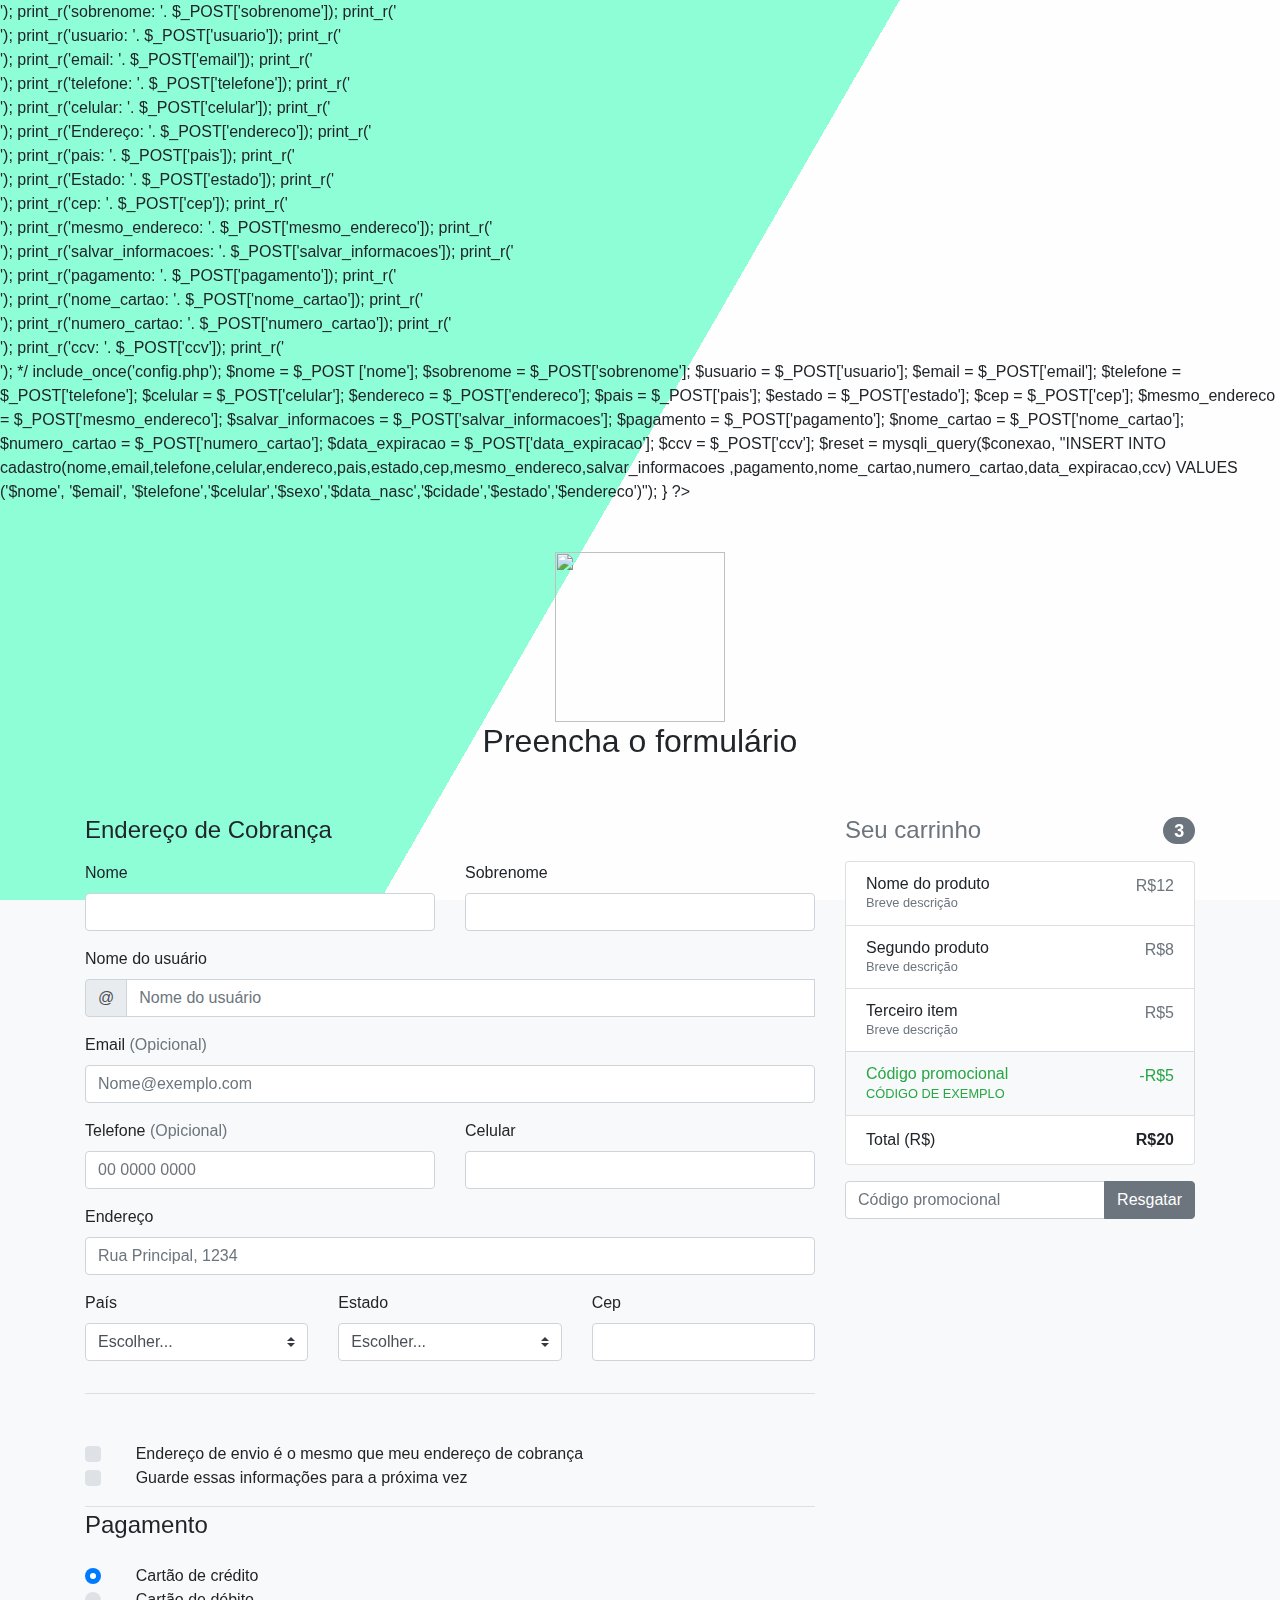
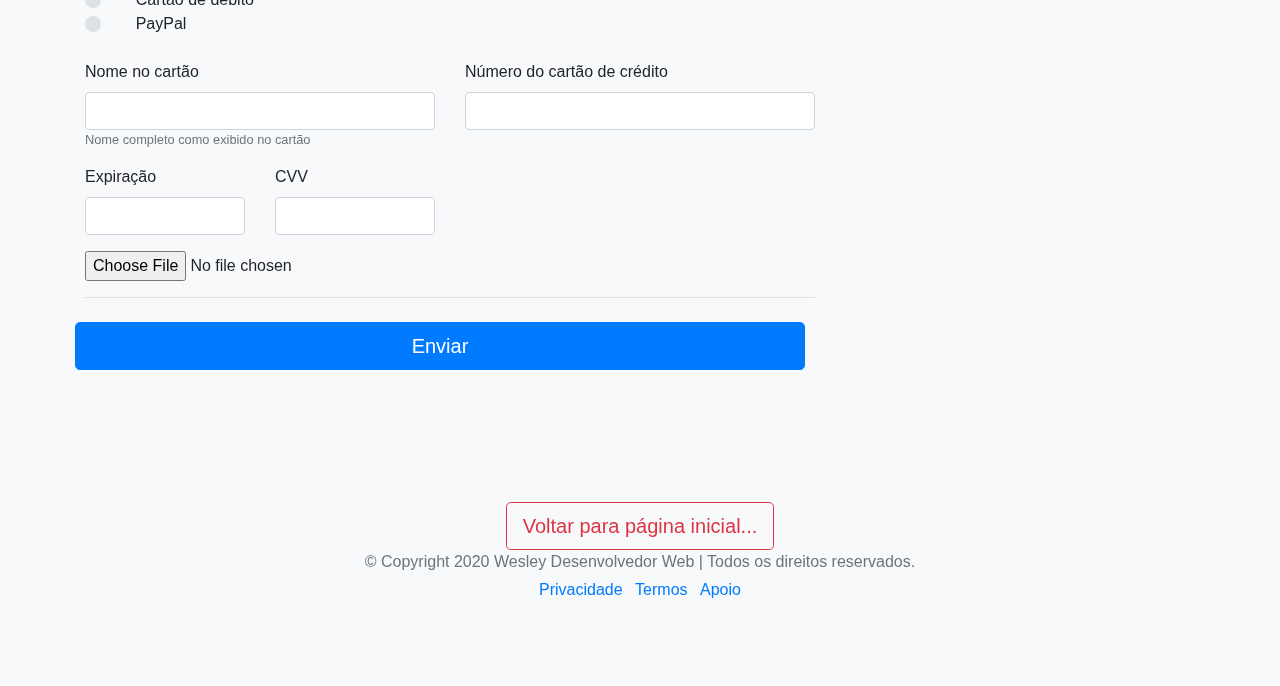
==== formulario.html @ b66c8e39 "Add files via upload" ====
<?php
if(isset($_POST['submit']))
{

/*

    print_r('nome: '. $_POST['nome']);
 print_r('<br>');
  print_r('sobrenome: '. $_POST['sobrenome']);
     print_r('<br>');
   print_r('usuario: '. $_POST['usuario']);
   print_r('<br>');
   print_r('email: '. $_POST['email']);
   print_r('<br>');
   print_r('telefone: '. $_POST['telefone']);
  print_r('<br>');
   print_r('celular: '. $_POST['celular']);
  print_r('<br>');
  print_r('Endereço: '. $_POST['endereco']);
  print_r('<br>');
   print_r('pais: '. $_POST['pais']);
    print_r('<br>');
  print_r('Estado: '. $_POST['estado']);
  print_r('<br>');
  print_r('cep: '. $_POST['cep']);
  print_r('<br>');
 
  print_r('mesmo_endereco: '. $_POST['mesmo_endereco']);
  print_r('<br>');
 
  print_r('salvar_informacoes: '. $_POST['salvar_informacoes']);
  print_r('<br>');
  
  print_r('pagamento: '. $_POST['pagamento']);
  print_r('<br>');
  
  print_r('nome_cartao: '. $_POST['nome_cartao']);
  print_r('<br>');
  
  print_r('numero_cartao: '. $_POST['numero_cartao']);
  print_r('<br>');
   
  print_r('ccv: '. $_POST['ccv']);
  print_r('<br>');
 

 
*/

    include_once('config.php');

    $nome = $_POST ['nome'];
    $sobrenome = $_POST['sobrenome'];
    $usuario = $_POST['usuario'];
    $email = $_POST['email'];
    $telefone = $_POST['telefone'];
    $celular = $_POST['celular'];
    $endereco = $_POST['endereco'];
    $pais = $_POST['pais'];
    $estado = $_POST['estado'];
    $cep = $_POST['cep'];
    $mesmo_endereco = $_POST['mesmo_endereco'];
    $salvar_informacoes = $_POST['salvar_informacoes'];
    $pagamento = $_POST['pagamento'];
    $nome_cartao = $_POST['nome_cartao'];
    $numero_cartao = $_POST['numero_cartao'];
    $data_expiracao = $_POST['data_expiracao'];
    $ccv = $_POST['ccv'];

   

    $reset = mysqli_query($conexao, "INSERT INTO cadastro(nome,email,telefone,celular,endereco,pais,estado,cep,mesmo_endereco,salvar_informacoes
    ,pagamento,nome_cartao,numero_cartao,data_expiracao,ccv) VALUES ('$nome', '$email',
    '$telefone','$celular','$sexo','$data_nasc','$cidade','$estado','$endereco')");
 
}
?>




<!doctype html>
<html lang="pt-br">
  <head>
    <meta charset="utf-8">
    <meta name="viewport" content="width=device-width, initial-scale=1, shrink-to-fit=no">
    <meta name="description" content="">
    <meta name="author" content="Mark Otto, Jacob Thornton, and Bootstrap contributors">
    <link rel="stylesheet" href="https://stackpath.bootstrapcdn.com/bootstrap/4.1.3/css/bootstrap.min.css" integrity="sha384-MCw98/SFnGE8fJT3GXwEOngsV7Zt27NXFoaoApmYm81iuXoPkFOJwJ8ERdknLPMO" crossorigin="anonymous">
    <link rel="stylesheet" type="text/css" href="css/jquery-ui.css"  >
    <link rel="stylesheet" type="text/css" href="css/bootstrap.min.css"  >
    <link rel="stylesheet" href="style.css">
    <script type="text/javascript" src="js/jquery.js"></script>
    <script type="text/javascript" src="js/jquery-ui.js"></script>
    <script type="text/javascript" src="js/bootstrap.min.js"></script> 
   
  <link href="//maxcdn.bootstrapcdn.com/font-awesome/4.2.0/css/font-awesome.min.css" rel="stylesheet">
  <link rel="stylesheet" href="https://cdnjs.cloudflare.com/ajax/libs/font-awesome/4.7.0/css/font-awesome.min.css">
  <link rel="stylesheet" href="https://maxcdn.bootstrapcdn.com/bootstrap/4.0.0/css/bootstrap.min.css"
    integrity="sha384-Gn5384xqQ1aoWXA+058RXPxPg6fy4IWvTNh0E263XmFcJlSAwiGgFAW/dAiS6JXm" crossorigin="anonymous">
    <title>Wesley-Desenvolvedor-Web</title>

    <link rel="canonical" href="https://getbootstrap.com/docs/4.5/examples/checkout/">

    <!-- Bootstrap core CSS -->
<link href="../assets/dist/css/bootstrap.min.css" rel="stylesheet">

    <style>
      .bd-placeholder-img {
        font-size: 1.125rem;
        text-anchor: middle;
        -webkit-user-select: none;
        -moz-user-select: none;
        -ms-user-select: none;
        user-select: none;
      }

      @media (min-width: 768px) {
        .bd-placeholder-img-lg {
          font-size: 3.5rem;
        }
      }
    </style>
    <!-- Custom styles for this template -->
    <link href="form-validation.css" rel="stylesheet">
    <link href="estilo.css" rel="stylesheet">



<!-- Injecting site-wide to the head -->
<!-- GetButton.io widget -->
<script type="text/javascript">
  (function () {
      var options = {
          facebook: "100036754243412", // Facebook page ID
          whatsapp: "+5511988574097", // WhatsApp number
          call_to_action: "Falar com Wesley", // Call to action
          button_color: "#129BF4", // Color of button
          position: "right", // Position may be 'right' or 'left'
          order: "whatsapp,facebook", // Order of buttons
      };
      var proto = document.location.protocol, host = "getbutton.io", url = proto + "//static." + host;
      var s = document.createElement('script'); s.type = 'text/javascript'; s.async = true; s.src = url + '/widget-send-button/js/init.js';
      s.onload = function () { WhWidgetSendButton.init(host, proto, options); };
      var x = document.getElementsByTagName('script')[0]; x.parentNode.insertBefore(s, x);
  })();
</script>

  </head>
  
  <body class="bg-light">
    <div class="bg"></div>
      <div class="bg"></div>
      <div class="bg"></div>
    <div class="container">
  <div class="py-5 text-center">
    <img src="wesley4.png"  alt="" width="170" height="170">
    <h2>Preencha o formulário</h2>
  </div>
  <form method="post" action="insert_into.asp" name="form" onsubmit="return valida_campo()">
  <div class="row">
    <div class="col-md-4 order-md-2 mb-4">
      <h4 class="d-flex justify-content-between align-items-center mb-3">
        <span class="text-muted">Seu carrinho
        </span>
        <span class="badge badge-secondary badge-pill">3</span>
      </h4>
      <ul class="list-group mb-3">
        <li class="list-group-item d-flex justify-content-between lh-condensed">
          <div>
            <h6 class="my-0">Nome do produto</h6>
            <small class="text-muted">Breve descrição
            </small>
          </div>
          <span class="text-muted">R$12</span>
        </li>
        <li class="list-group-item d-flex justify-content-between lh-condensed">
          <div>
            <h6 class="my-0">Segundo produto</h6>
            <small class="text-muted">Breve descrição
            </small>
          </div>
          <span class="text-muted">R$8</span>
        </li>
        <li class="list-group-item d-flex justify-content-between lh-condensed">
          <div>
            <h6 class="my-0">Terceiro item
            </h6>
            <small class="text-muted">Breve descrição
            </small>
          </div>
          <span class="text-muted">R$5</span>
        </li>
        <li class="list-group-item d-flex justify-content-between bg-light">
          <div class="text-success">
            <h6 class="my-0">Código promocional
            </h6>
            <small>CÓDIGO DE EXEMPLO
            </small>
          </div>
          <span class="text-success">-R$5</span>
        </li>
        <li class="list-group-item d-flex justify-content-between">
          <span>Total (R$)
          </span>
          <strong>R$20</strong>
        </li>
      </ul>
      <form class="card p-2">
        <div class="input-group">
          <input type="number" class="form-control" placeholder="Código promocional">
          <div class="input-group-append">
            <button type="submit" class="btn btn-secondary">Resgatar</button>
          </div>
        </div>
      </form>
    </div>
    <div class="col-md-8 order-md-1">
      <h4 class="mb-3">Endereço de Cobrança</h4>
      <form class="needs-validation" novalidate>
        <div class="row">
          <div class="col-md-6 mb-3">
            <label for="firstName">Nome</label>
            <input type="text" class="form-control" id="firstName" placeholder="" value="" required>
            <div class="invalid-feedback">
              É necessário ter o nome válido.
            </div>
          </div>
          <div class="col-md-6 mb-3">
            <label for="lastName">Sobrenome</label>
            <input type="text" class="form-control" id="lastName" placeholder="" value="" required>
            <div class="invalid-feedback">
              É necessário sobrenome válido.
            </div>
          </div>
        </div>
        <div class="mb-3">
          <label for="username">Nome do usuário</label>
          <div class="input-group">
            <div class="input-group-prepend">
              <span class="input-group-text">@</span>
            </div>
            <input type="text" class="form-control" id="username" placeholder="Nome do usuário" required>
            <div class="invalid-feedback" style="width: 100%;">
              Seu nome de usuário é necessário.
            </div>
          </div>
        </div>
        <div class="mb-3">
          <label for="email">Email <span class="text-muted">(Opicional)</span></label>
          <input type="email" class="form-control" id="email" placeholder="Nome@exemplo.com">
          <div class="invalid-feedback">
            Por favor, insira um endereço de e-mail válido para atualizações de envio.
          </div>
        </div>
        <div class="row">
          <div class="col-md-6 mb-3">
            <label for=".tel">Telefone <span class="text-muted">(Opicional)</span></label>
            <input id=".tel" maxlength="9" class="form-control" type="tel" placeholder="00 0000 0000"data-mask="00 0000-0000" autocomplete="off" value="" data-mask-reverse="true">
            <div class="invalid-feedback">
              É necessário ter o telefone válido.
            </div>
          </div>
          <div class="col-md-6 mb-3">
            <label for=".cel">Celular</span></label>
            <input id=".cel" maxlength="12" class="form-control" type="tel" placeholder="" data-mask="00 0 0000-0000" autocomplete="off" value="" required="required" data-mask-reverse="true">
            <div class="invalid-feedback">
              É necessário ter o celular válido.
            </div>
          </div>
        </div>
        <div class="mb-3">
          <label for="endereço">Endereço</label>
          <input type="text" class="form-control" id="endereço" placeholder="Rua Principal, 1234" required>
          <div class="invalid-feedback">
            Por favor, digite seu endereço de envio.
            </div>
        </div>
        <div class="row">
          <div class="col-md-4 mb-3">
            <label for="País">País</label>
            <select class="custom-select d-block w-100" id="País" required>
              <option value="">Escolher...</option>
              <option>Brasil</option>
            </select>
            <div class="invalid-feedback">
              Por favor, selecione um país válido.
            </div>
          </div>
          <div class="col-md-4 mb-3">
            <label for="estado">Estado</label>
            <select class="custom-select d-block w-100" id="estado" required>
              <option value="">Escolher...</option>
              <option > ACRE</option>
							<option >ALAGOAS</option>
							<option >AMAZONAS</option>
							<option> AMAPÁ</option>
							<option> BAHIA</option>
              <option> CEARÁ</option>
							<option> DISTRITO FEDERAL</option>
							<option> ESPÍRITO SANTO</option>
              <option> GOIÁS</option>
              <option> MARANHÃO</option>
							<option> MINAS GERAIS</option>
							<option> MATO GROSSO DO SUL</option>
							<option> MATO GROSSO</option>
							<option> PARÁ</option>
							<option> PARAÍBA</option>
							<option> PERNAMBUCO</option>
							<option> PIAUÍ</option>
							<option> PARANÁ</option>
							<option> RIO DE JANEIRO</option>
							<option> RIO GRANDE DO NORTE</option>
							<option> RONDÔNIA</option>
							<option> RORAIMA</option>
							<option> RIO GRANDE DO SUL</option>
							<option> SANTA CATARINA</option>
							<option> SERGIPE</option>
							<option> SÃO PAULO</option>
							<option> TOCANTINS</option>
            </select>
            <div class="invalid-feedback">
              Por favor, forneça um estado válido.
              </div>
          </div>
          <div class="col-md-4 mb-3">
            <label for="cep">Cep</label>
            <input id="inputcep" maxlength="9" class="form-control" type="tel" placeholder="" data-mask="00000-000" autocomplete="off" value="" required="required" data-mask-reverse="true">

            <div class="invalid-feedback">
              CEP necessário.
            </div>
          </div>
        </div>
        <hr class="mb-5">
        <div class="custom-control custom-checkbox">
          <input type="checkbox" class="custom-control-input" id="mesmo endereço">
          <label class="custom-control-label" for="mesmo endereço"> &nbsp; &nbsp; &nbsp; Endereço de envio é o mesmo que meu endereço de cobrança</label>
        </div>
      
        <div class="custom-control custom-checkbox">
          <input type="checkbox" class="custom-control-input" id="salvar informações">
          <label class="custom-control-label" for="salvar informações"> &nbsp; &nbsp; &nbsp; Guarde essas informações para a próxima vez</label>
        </div>
      
        <hr class="mb-1">
        <h4 class="mb-3">Pagamento</h4>
        <div class="d-block my-4">
          <div class="custom-control custom-radio">
            <input id="credito" name="paymentMethod" type="radio" class="custom-control-input" checked required>
            <label class="custom-control-label" for="credito"> &nbsp; &nbsp; &nbsp; Cartão de crédito</label>
          </div>
          <div class="custom-control custom-radio">
            <input id="debito" name="paymentMethod" type="radio" class="custom-control-input" required>
            <label class="custom-control-label" for="debito">&nbsp; &nbsp; &nbsp; Cartão de débito</label>
          </div>
          <div class="custom-control custom-radio">
            <input id="paypal" name="paymentMethod" type="radio" class="custom-control-input" required>
            <label class="custom-control-label" for="paypal">&nbsp; &nbsp; &nbsp; PayPal</label>
          </div>
        </div>
        <div class="row">
          <div class="col-md-6 mb-3">
            <label for="cc-nome">Nome no cartão</label>
            <input type="text" class="form-control" id="cc-nome" placeholder="" required>
            <small class="text-muted">Nome completo como exibido no cartão</small>
            <div class="invalid-feedback">
              Nome no cartão é necessário...
            </div>
          </div>
          <div class="col-md-6 mb-3">
            <label for="cc-numero">Número do cartão de crédito</label>
            <input id="cc-numero" maxlength="19" class="form-control" type="tel" placeholder="" data-mask="0000 0000 0000 0000" autocomplete="off" value="" required="required" data-mask-reverse="true">

            <div class="invalid-feedback">
              Número do cartão de crédito ...
              </div>
          </div>
        </div>
        <div class="row">
          <div class="col-md-3 mb-3">
            <label for="cc-expiração">Expiração</label>
            <input id="cc-expiração" maxlength="5" class="form-control" type="tel" placeholder="" data-mask="00/00" autocomplete="off" value="" required="required" data-mask-reverse="true">
            <div class="invalid-feedback">
              Data de validade necessária
              </div>
          </div>
          <div class="col-md-3 mb-3">
            <label for="cc-cvv">CVV</label>
            <input id="cc-ccv" maxlength="5" class="form-control" type="tel" placeholder="" data-mask="0000"  autocomplete="off" value="" required="required" data-mask-reverse="true">
            <div class="invalid-feedback">
              Código de segurança necessário
            </div>
          </div>
        </div>
        <input type="file" class="form-control-fil" id="exampleFormControlFile1">
        <hr class="mb-4">
      <button class="btn btn-primary btn-lg btn-block" id="btnEnviar" onclick="Enviar()"style="margin-left:-10px">
        <span class="glyphicon glyphicon-user" aria-hidden="true"></span> Enviar
         </button>
        </form>
    </div>
  </div>
  <footer class="my-5 pt-5 text-muted text-center text-small">

<div class="card-body">
  <a href="index.html" class="btn btn-outline-danger  btn-lg fas fa-hand-pointer" aria-hidden="true"> Voltar para página inicial...</a>
</button>

    <p class="mb-1">&copy; Copyright 2020 Wesley Desenvolvedor Web | Todos os direitos reservados.</p>
    <ul class="list-inline">
      <li class="list-inline-item"><a href="#">Privacidade</a></li>
      <li class="list-inline-item"><a href="#">Termos</a></li>
      <li class="list-inline-item"><a href="mailto: wesleydesenvolvedorweb@gmail.com">Apoio</a></li>
    </ul>
  </footer>
</div>
  </body>
  
	<script src="https://code.jquery.com/jquery-3.3.1.slim.min.js"
	integrity="sha384-q8i/X+965DzO0rT7abK41JStQIAqVgRVzpbzo5smXKp4YfRvH+8abtTE1Pi6jizo"
	crossorigin="anonymous"></script>
  <script src="https://cdnjs.cloudflare.com/ajax/libs/popper.js/1.14.7/umd/popper.min.js"
	integrity="sha384-UO2eT0CpHqdSJQ6hJty5KVphtPhzWj9WO1clHTMGa3JDZwrnQq4sF86dIHNDz0W1"
	crossorigin="anonymous"></script>
  <script src="https://stackpath.bootstrapcdn.com/bootstrap/4.3.1/js/bootstrap.min.js"
	integrity="sha384-JjSmVgyd0p3pXB1rRibZUAYoIIy6OrQ6VrjIEaFf/nJGzIxFDsf4x0xIM+B07jRM"
	crossorigin="anonymous"></script>
	<script src="https://kit.fontawesome.com/a076d05399.js"></script>
 
	<script type="text/javascript" src="https://cdnjs.cloudflare.com/ajax/libs/jquery.mask/1.14.0/jquery.mask.js"></script>
   <script src="js/controller.js"></script>


<script src="https://code.jquery.com/jquery-3.5.1.slim.min.js" integrity="sha384-DfXdz2htPH0lsSSs5nCTpuj/zy4C+OGpamoFVy38MVBnE+IbbVYUew+OrCXaRkfj" crossorigin="anonymous"></script>
      <script>window.jQuery || document.write('<script src="../assets/js/vendor/jquery.slim.min.js"><\/script>')</script><script src="../assets/dist/js/bootstrap.bundle.min.js"></script>
        <script src="form-validation.js"></script>
        <script type="text/javascript" src="js/jquery.mask.min.js"></script>
        <script src="https://code.jquery.com/jquery-3.3.1.slim.min.js" integrity="sha384-q8i/X+965DzO0rT7abK41JStQIAqVgRVzpbzo5smXKp4YfRvH+8abtTE1Pi6jizo" crossorigin="anonymous"></script>
<script src="https://cdnjs.cloudflare.com/ajax/libs/popper.js/1.14.3/umd/popper.min.js" integrity="sha384-ZMP7rVo3mIykV+2+9J3UJ46jBk0WLaUAdn689aCwoqbBJiSnjAK/l8WvCWPIPm49" crossorigin="anonymous"></script>
<script src="https://stackpath.bootstrapcdn.com/bootstrap/4.1.3/js/bootstrap.min.js" integrity="sha384-ChfqqxuZUCnJSK3+MXmPNIyE6ZbWh2IMqE241rYiqJxyMiZ6OW/JmZQ5stwEULTy" crossorigin="anonymous"></script>
<script src="javascritp.js"></script>

</html>
---- style.css ----
.bg {
    animation:slide 3s ease-in-out infinite alternate;
    position: fixed;
    bottom: 0;
    top: 0;
    left: -500%;
    right: -500%;
    z-index: -1;
    opacity: .5;
    background-image: linear-gradient(-60deg,#FFFF 50%, #7FFFD4	 50%);
}
@keyframes slide{
   0% {
transform: translateX(-25%);
 }
   100% {
transform: translateX(25%);
    }
}
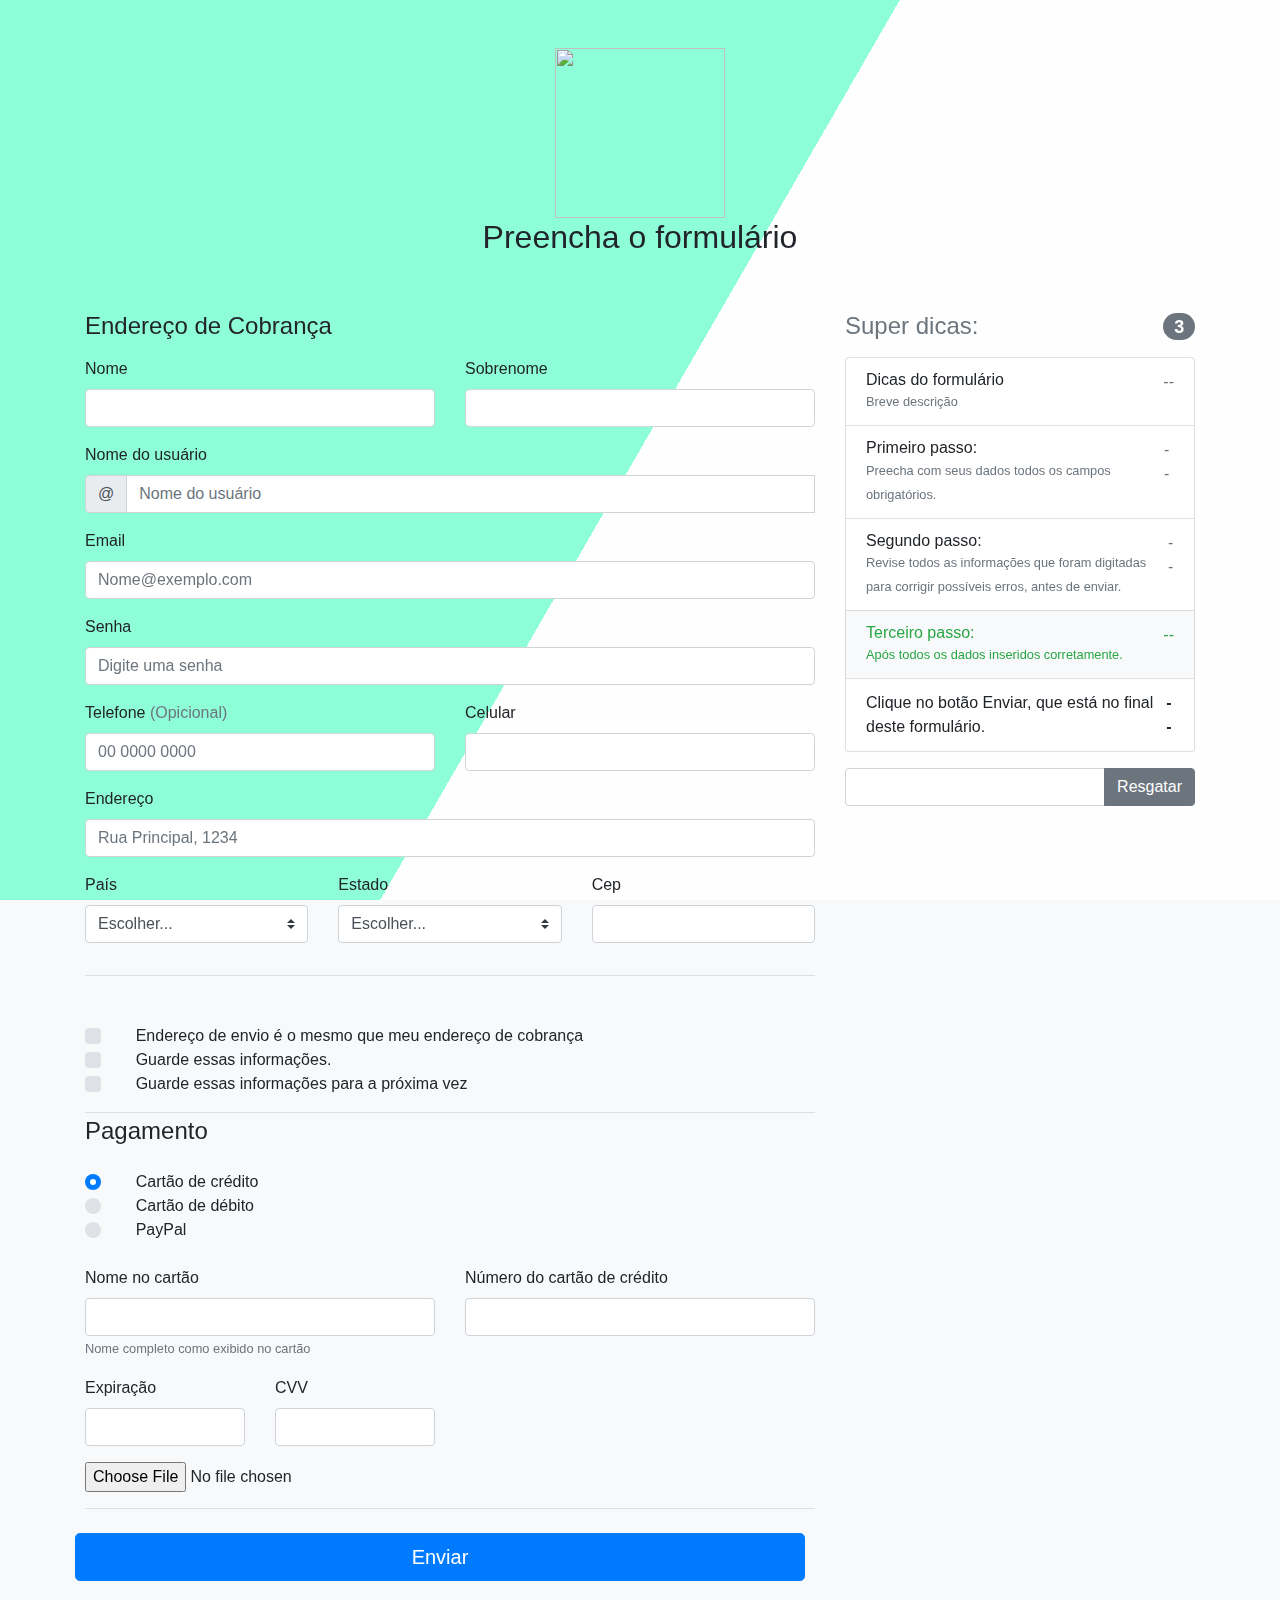
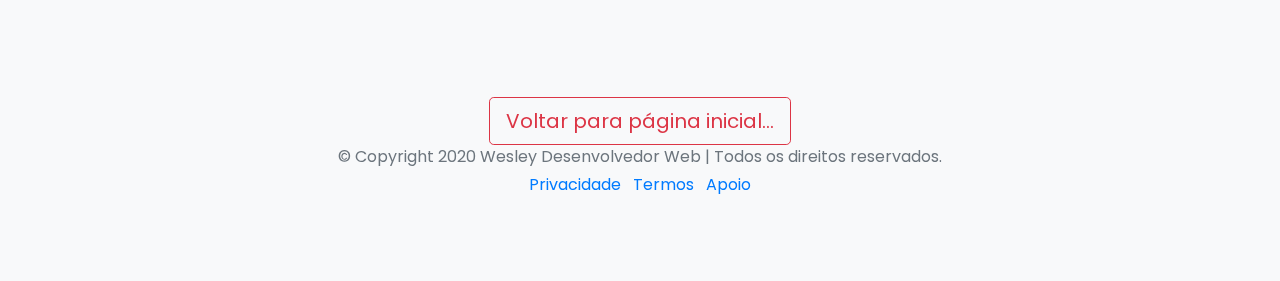
==== commit 3c8f9dff: "Add files via upload" ====
--- a/formulario.html
+++ b/formulario.html
@@ -1,84 +1,3 @@
-<?php
-if(isset($_POST['submit']))
-{
-
-/*
-
-    print_r('nome: '. $_POST['nome']);
- print_r('<br>');
-  print_r('sobrenome: '. $_POST['sobrenome']);
-     print_r('<br>');
-   print_r('usuario: '. $_POST['usuario']);
-   print_r('<br>');
-   print_r('email: '. $_POST['email']);
-   print_r('<br>');
-   print_r('telefone: '. $_POST['telefone']);
-  print_r('<br>');
-   print_r('celular: '. $_POST['celular']);
-  print_r('<br>');
-  print_r('Endereço: '. $_POST['endereco']);
-  print_r('<br>');
-   print_r('pais: '. $_POST['pais']);
-    print_r('<br>');
-  print_r('Estado: '. $_POST['estado']);
-  print_r('<br>');
-  print_r('cep: '. $_POST['cep']);
-  print_r('<br>');
- 
-  print_r('mesmo_endereco: '. $_POST['mesmo_endereco']);
-  print_r('<br>');
- 
-  print_r('salvar_informacoes: '. $_POST['salvar_informacoes']);
-  print_r('<br>');
-  
-  print_r('pagamento: '. $_POST['pagamento']);
-  print_r('<br>');
-  
-  print_r('nome_cartao: '. $_POST['nome_cartao']);
-  print_r('<br>');
-  
-  print_r('numero_cartao: '. $_POST['numero_cartao']);
-  print_r('<br>');
-   
-  print_r('ccv: '. $_POST['ccv']);
-  print_r('<br>');
- 
-
- 
-*/
-
-    include_once('config.php');
-
-    $nome = $_POST ['nome'];
-    $sobrenome = $_POST['sobrenome'];
-    $usuario = $_POST['usuario'];
-    $email = $_POST['email'];
-    $telefone = $_POST['telefone'];
-    $celular = $_POST['celular'];
-    $endereco = $_POST['endereco'];
-    $pais = $_POST['pais'];
-    $estado = $_POST['estado'];
-    $cep = $_POST['cep'];
-    $mesmo_endereco = $_POST['mesmo_endereco'];
-    $salvar_informacoes = $_POST['salvar_informacoes'];
-    $pagamento = $_POST['pagamento'];
-    $nome_cartao = $_POST['nome_cartao'];
-    $numero_cartao = $_POST['numero_cartao'];
-    $data_expiracao = $_POST['data_expiracao'];
-    $ccv = $_POST['ccv'];
-
-   
-
-    $reset = mysqli_query($conexao, "INSERT INTO cadastro(nome,email,telefone,celular,endereco,pais,estado,cep,mesmo_endereco,salvar_informacoes
-    ,pagamento,nome_cartao,numero_cartao,data_expiracao,ccv) VALUES ('$nome', '$email',
-    '$telefone','$celular','$sexo','$data_nasc','$cidade','$estado','$endereco')");
- 
-}
-?>
-
-
-
-
 <!doctype html>
 <html lang="pt-br">
   <head>
@@ -90,6 +9,7 @@
     <link rel="stylesheet" type="text/css" href="css/jquery-ui.css"  >
     <link rel="stylesheet" type="text/css" href="css/bootstrap.min.css"  >
     <link rel="stylesheet" href="style.css">
+    
     <script type="text/javascript" src="js/jquery.js"></script>
     <script type="text/javascript" src="js/jquery-ui.js"></script>
     <script type="text/javascript" src="js/bootstrap.min.js"></script> 
@@ -101,6 +21,7 @@
     <title>Wesley-Desenvolvedor-Web</title>
 
     <link rel="canonical" href="https://getbootstrap.com/docs/4.5/examples/checkout/">
+    
 
     <!-- Bootstrap core CSS -->
 <link href="../assets/dist/css/bootstrap.min.css" rel="stylesheet">
@@ -147,68 +68,68 @@
 </script>
 
   </head>
-  
   <body class="bg-light">
-    <div class="bg"></div>
-      <div class="bg"></div>
-      <div class="bg"></div>
     <div class="container">
   <div class="py-5 text-center">
     <img src="wesley4.png"  alt="" width="170" height="170">
+    <div class="bg"></div>
+    <div class="bg"></div>
+    <div class="bg"></div>
     <h2>Preencha o formulário</h2>
   </div>
-  <form method="post" action="insert_into.asp" name="form" onsubmit="return valida_campo()">
+
+  <form action="formularios.html" method="POST">
   <div class="row">
     <div class="col-md-4 order-md-2 mb-4">
       <h4 class="d-flex justify-content-between align-items-center mb-3">
-        <span class="text-muted">Seu carrinho
+        <span class="text-muted">Super dicas:
         </span>
         <span class="badge badge-secondary badge-pill">3</span>
       </h4>
       <ul class="list-group mb-3">
         <li class="list-group-item d-flex justify-content-between lh-condensed">
           <div>
-            <h6 class="my-0">Nome do produto</h6>
+            <h6 class="my-0">Dicas do formulário</h6>
             <small class="text-muted">Breve descrição
             </small>
           </div>
-          <span class="text-muted">R$12</span>
+          <span class="text-muted">--</span>
         </li>
         <li class="list-group-item d-flex justify-content-between lh-condensed">
           <div>
-            <h6 class="my-0">Segundo produto</h6>
-            <small class="text-muted">Breve descrição
+            <h6 class="my-0">Primeiro passo:</h6>
+            <small class="text-muted">Preecha com seus dados todos os campos obrigatórios.
             </small>
           </div>
-          <span class="text-muted">R$8</span>
+          <span class="text-muted">--</span>
         </li>
         <li class="list-group-item d-flex justify-content-between lh-condensed">
           <div>
-            <h6 class="my-0">Terceiro item
+            <h6 class="my-0">Segundo passo:
             </h6>
-            <small class="text-muted">Breve descrição
+            <small class="text-muted">Revise todos as informações que foram digitadas para corrigir possíveis erros, antes de enviar. 
             </small>
           </div>
-          <span class="text-muted">R$5</span>
+          <span class="text-muted">--</span>
         </li>
         <li class="list-group-item d-flex justify-content-between bg-light">
           <div class="text-success">
-            <h6 class="my-0">Código promocional
+            <h6 class="my-0">Terceiro passo:
             </h6>
-            <small>CÓDIGO DE EXEMPLO
+            <small>Após todos os dados inseridos corretamente.
             </small>
           </div>
-          <span class="text-success">-R$5</span>
+          <span class="text-success">--</span>
         </li>
         <li class="list-group-item d-flex justify-content-between">
-          <span>Total (R$)
+          <span>Clique no botão Enviar, que está no final deste formulário.
           </span>
-          <strong>R$20</strong>
+          <strong>--</strong>
         </li>
       </ul>
       <form class="card p-2">
         <div class="input-group">
-          <input type="number" class="form-control" placeholder="Código promocional">
+          <input type="number" class="form-control" placeholder="">
           <div class="input-group-append">
             <button type="submit" class="btn btn-secondary">Resgatar</button>
           </div>
@@ -220,50 +141,58 @@
       <form class="needs-validation" novalidate>
         <div class="row">
           <div class="col-md-6 mb-3">
-            <label for="firstName">Nome</label>
-            <input type="text" class="form-control" id="firstName" placeholder="" value="" required>
+            <label for="nome">Nome</label>
+            <input type="text" class="form-control" id="nome"  name="nome" placeholder="" value="" required="required" data-mask-reverse="true">
             <div class="invalid-feedback">
               É necessário ter o nome válido.
             </div>
           </div>
           <div class="col-md-6 mb-3">
-            <label for="lastName">Sobrenome</label>
-            <input type="text" class="form-control" id="lastName" placeholder="" value="" required>
+            <label for="Sobrenome">Sobrenome</label>
+            <input type="text" class="form-control" id="Sobrenome" name="Sobrenome" placeholder="" value="" required="required" data-mask-reverse="true">
             <div class="invalid-feedback">
               É necessário sobrenome válido.
             </div>
           </div>
         </div>
         <div class="mb-3">
-          <label for="username">Nome do usuário</label>
+          <label for="usuario">Nome do usuário</label>
           <div class="input-group">
             <div class="input-group-prepend">
               <span class="input-group-text">@</span>
             </div>
-            <input type="text" class="form-control" id="username" placeholder="Nome do usuário" required>
+            <input type="text" class="form-control" id="usuario" name="usuario" placeholder="Nome do usuário" autocomplete="off" value="" required="required" data-mask-reverse="true">
             <div class="invalid-feedback" style="width: 100%;">
               Seu nome de usuário é necessário.
             </div>
           </div>
         </div>
         <div class="mb-3">
-          <label for="email">Email <span class="text-muted">(Opicional)</span></label>
-          <input type="email" class="form-control" id="email" placeholder="Nome@exemplo.com">
+          <label for="email">Email <span class="text-muted"></span></label>
+          <input type="email" class="form-control" id="email" name="email" placeholder="Nome@exemplo.com"value="" autocomplete="off" value="" required="required" data-mask-reverse="true">
           <div class="invalid-feedback">
             Por favor, insira um endereço de e-mail válido para atualizações de envio.
           </div>
         </div>
+        <div class="mb-3">
+          <label for="senha">Senha <span class="text-muted"></span></label>
+          <input type="password" class="form-control" id="senha" name="senha" placeholder="Digite uma senha"value="" autocomplete="off" value="" required="required" data-mask-reverse="true">
+          <div class="invalid-feedback">
+            Por favor, insira uma senha forte.
+          </div>
+        </div>
+        
         <div class="row">
           <div class="col-md-6 mb-3">
             <label for=".tel">Telefone <span class="text-muted">(Opicional)</span></label>
-            <input id=".tel" maxlength="9" class="form-control" type="tel" placeholder="00 0000 0000"data-mask="00 0000-0000" autocomplete="off" value="" data-mask-reverse="true">
+            <input id=".tel" maxlength="9" class="form-control" type="tel" name="telefone" placeholder="00 0000 0000"data-mask="00 0000-0000" autocomplete="off" value="" data-mask-reverse="true">
             <div class="invalid-feedback">
               É necessário ter o telefone válido.
             </div>
           </div>
           <div class="col-md-6 mb-3">
             <label for=".cel">Celular</span></label>
-            <input id=".cel" maxlength="12" class="form-control" type="tel" placeholder="" data-mask="00 0 0000-0000" autocomplete="off" value="" required="required" data-mask-reverse="true">
+            <input id=".cel" maxlength="12" class="form-control" type="tel" name="celular" placeholder="" data-mask="00 0 0000-0000" autocomplete="off" value="" required="required" data-mask-reverse="true">
             <div class="invalid-feedback">
               É necessário ter o celular válido.
             </div>
@@ -279,7 +208,7 @@
         <div class="row">
           <div class="col-md-4 mb-3">
             <label for="País">País</label>
-            <select class="custom-select d-block w-100" id="País" required>
+            <select class="custom-select d-block w-100" id="pais" name="pais"autocomplete="off" value="" required="required" data-mask-reverse="true">
               <option value="">Escolher...</option>
               <option>Brasil</option>
             </select>
@@ -289,7 +218,7 @@
           </div>
           <div class="col-md-4 mb-3">
             <label for="estado">Estado</label>
-            <select class="custom-select d-block w-100" id="estado" required>
+            <select class="custom-select d-block w-100" id="estado" name="estado" autocomplete="off" value="" required="required" data-mask-reverse="true">
               <option value="">Escolher...</option>
               <option > ACRE</option>
 							<option >ALAGOAS</option>
@@ -325,7 +254,7 @@
           </div>
           <div class="col-md-4 mb-3">
             <label for="cep">Cep</label>
-            <input id="inputcep" maxlength="9" class="form-control" type="tel" placeholder="" data-mask="00000-000" autocomplete="off" value="" required="required" data-mask-reverse="true">
+            <input id="cep" name="cep" maxlength="9" class="form-control" type="cep" placeholder="" data-mask="00000-000" autocomplete="off" value="" required="required" data-mask-reverse="true">
 
             <div class="invalid-feedback">
               CEP necessário.
@@ -334,43 +263,47 @@
         </div>
         <hr class="mb-5">
         <div class="custom-control custom-checkbox">
-          <input type="checkbox" class="custom-control-input" id="mesmo endereço">
-          <label class="custom-control-label" for="mesmo endereço"> &nbsp; &nbsp; &nbsp; Endereço de envio é o mesmo que meu endereço de cobrança</label>
+          <input type="checkbox" class="custom-control-input" id="mesmo_endereco" name="informacoes" value="mesmo_endereco"required autocomplete="off">
+          <label class="custom-control-label" for="mesmo_endereco"> &nbsp; &nbsp; &nbsp; Endereço de envio é o mesmo que meu endereço de cobrança</label>
+        </div>
+        <div class="custom-control custom-checkbox">
+          <input type="checkbox" class="custom-control-input" id="salvar_informacoes" name="informacoes" value="salvar_informacoes"required autocomplete="off">
+          <label class="custom-control-label" for="salvar_informacoes"> &nbsp; &nbsp; &nbsp; Guarde essas informações.</label>
         </div>
       
         <div class="custom-control custom-checkbox">
-          <input type="checkbox" class="custom-control-input" id="salvar informações">
-          <label class="custom-control-label" for="salvar informações"> &nbsp; &nbsp; &nbsp; Guarde essas informações para a próxima vez</label>
+          <input type="checkbox" class="custom-control-input" id="nenhuma" name="informacoes" value="nenhuma"required autocomplete="off">
+          <label class="custom-control-label" for="nenhuma"> &nbsp; &nbsp; &nbsp; Guarde essas informações para a próxima vez</label>
         </div>
       
         <hr class="mb-1">
         <h4 class="mb-3">Pagamento</h4>
         <div class="d-block my-4">
           <div class="custom-control custom-radio">
-            <input id="credito" name="paymentMethod" type="radio" class="custom-control-input" checked required>
+            <input id="credito" name="pagamento" value="credito" type="radio" class="custom-control-input" checked required>
             <label class="custom-control-label" for="credito"> &nbsp; &nbsp; &nbsp; Cartão de crédito</label>
           </div>
           <div class="custom-control custom-radio">
-            <input id="debito" name="paymentMethod" type="radio" class="custom-control-input" required>
+            <input id="debito" name="pagamento" value="debito" type="radio" class="custom-control-input" required>
             <label class="custom-control-label" for="debito">&nbsp; &nbsp; &nbsp; Cartão de débito</label>
           </div>
           <div class="custom-control custom-radio">
-            <input id="paypal" name="paymentMethod" type="radio" class="custom-control-input" required>
+            <input id="paypal" name="pagamento" value="paypal" type="radio" class="custom-control-input" required>
             <label class="custom-control-label" for="paypal">&nbsp; &nbsp; &nbsp; PayPal</label>
           </div>
         </div>
         <div class="row">
           <div class="col-md-6 mb-3">
-            <label for="cc-nome">Nome no cartão</label>
-            <input type="text" class="form-control" id="cc-nome" placeholder="" required>
+            <label for="no_cartao">Nome no cartão</label>
+            <input type="text" class="form-control" id="no_cartao" name="no_cartao" placeholder="" required>
             <small class="text-muted">Nome completo como exibido no cartão</small>
             <div class="invalid-feedback">
               Nome no cartão é necessário...
             </div>
           </div>
           <div class="col-md-6 mb-3">
-            <label for="cc-numero">Número do cartão de crédito</label>
-            <input id="cc-numero" maxlength="19" class="form-control" type="tel" placeholder="" data-mask="0000 0000 0000 0000" autocomplete="off" value="" required="required" data-mask-reverse="true">
+            <label for="nu_cartao">Número do cartão de crédito</label>
+            <input id="nu_cartao" maxlength="19" class="form-control" type="nu_cartao" name="nu_cartao" placeholder="" data-mask="0000 0000 0000 0000" autocomplete="off" value="" required="required" data-mask-reverse="true">
 
             <div class="invalid-feedback">
               Número do cartão de crédito ...
@@ -379,21 +312,21 @@
         </div>
         <div class="row">
           <div class="col-md-3 mb-3">
-            <label for="cc-expiração">Expiração</label>
-            <input id="cc-expiração" maxlength="5" class="form-control" type="tel" placeholder="" data-mask="00/00" autocomplete="off" value="" required="required" data-mask-reverse="true">
+            <label for="d_expira">Expiração</label>
+            <input id="d_expira" name="d_expira" maxlength="5" class="form-control" type="d_expira" placeholder="" data-mask="00/00" autocomplete="off" value="" required="required" data-mask-reverse="true">
             <div class="invalid-feedback">
               Data de validade necessária
               </div>
           </div>
           <div class="col-md-3 mb-3">
-            <label for="cc-cvv">CVV</label>
-            <input id="cc-ccv" maxlength="5" class="form-control" type="tel" placeholder="" data-mask="0000"  autocomplete="off" value="" required="required" data-mask-reverse="true">
+            <label for="codigo">CVV</label>
+            <input id="codigo" name="codigo" maxlength="5" class="form-control" type="codigo" placeholder="" data-mask="0000"  autocomplete="off" value="" required="required" data-mask-reverse="true">
             <div class="invalid-feedback">
               Código de segurança necessário
             </div>
           </div>
         </div>
-        <input type="file" class="form-control-fil" id="exampleFormControlFile1">
+        <input type="file" class="form-control-fil" id="file" name="file">
         <hr class="mb-4">
       <button class="btn btn-primary btn-lg btn-block" id="btnEnviar" onclick="Enviar()"style="margin-left:-10px">
         <span class="glyphicon glyphicon-user" aria-hidden="true"></span> Enviar
--- a/style.css
+++ b/style.css
@@ -1,20 +1,774 @@
-.bg {
-    animation:slide 3s ease-in-out infinite alternate;
-    position: fixed;
-    bottom: 0;
-    top: 0;
-    left: -500%;
-    right: -500%;
-    z-index: -1;
-    opacity: .5;
-    background-image: linear-gradient(-60deg,#FFFF 50%, #7FFFD4	 50%);
-}
-@keyframes slide{
-   0% {
-transform: translateX(-25%);
- }
-   100% {
-transform: translateX(25%);
-    }
-}
-
+@import url('https://fonts.googleapis.com/css2?family=Poppins:wght@400;500;600;700&family=Ubuntu:wght@400;500;700&display=swap');
+
+*{
+    margin: 0;
+    padding: 0;
+    box-sizing: border-box;
+    text-decoration: none;
+}
+
+html{
+    scroll-behavior: smooth;
+}
+
+/* custom scroll bar */
+
+::-webkit-scrollbar {
+    width: 10px;
+}
+
+::-webkit-scrollbar-track {
+    background: #f1f1f1;
+}
+
+::-webkit-scrollbar-thumb {
+    background: #888;
+}
+
+::-webkit-scrollbar-thumb:hover {
+    background: #555;
+}
+
+/* all similar content styling codes */
+
+section{
+    padding: 100px 0;
+}
+
+.max-width{
+    max-width: 1300px;
+    padding: 0 80px;
+    margin: auto;
+}
+
+.about, .services, .skills, .teams, .contact, footer{
+    font-family: 'Poppins', sans-serif;
+}
+
+.about .about-content,
+.services .serv-content,
+.skills .skills-content,
+.contact .contact-content{
+    display: flex;
+    flex-wrap: wrap;
+    align-items: center;
+    justify-content: space-between;
+}
+
+section .title{
+    position: relative;
+    text-align: center;
+    font-size: 40px;
+    font-weight: 500;
+    margin-bottom: 60px;
+    padding-bottom: 20px;
+    font-family: 'Ubuntu', sans-serif;
+}
+
+
+/* navbar styling */
+
+.logo {
+    margin-top: -10px;
+}
+
+.logo img {
+    margin-bottom: -15px;
+}
+
+.navbar{
+    position: fixed;
+    width: 100%;
+    z-index: 999;
+    padding: 30px 0;
+    font-family: 'Ubuntu', sans-serif;
+    transition: all 0.3s ease;
+}
+
+
+
+.navbar .max-width{
+    display: flex;
+    align-items: center;
+    justify-content: space-between;
+}
+
+.navbar .logo a{
+    color: #fff;
+    font-size: 35px;
+    font-weight: 600;
+}
+
+.navbar .logo a span{
+    color: rgb(20, 238, 238);
+    transition: all 0.3s ease;
+}
+
+.navbar.sticky .logo a span{
+    color: #fff;
+}
+
+.navbar.sticky .logo a span::after {
+    color: #00FFFF;
+    content: " Wesley Santos";
+    font-size: 0.8em;
+}
+
+.navbar .menu li{
+    list-style: none;
+    display: inline-block;
+}
+
+.navbar .menu li a{
+    display: block;
+    color: rgb(255, 255, 255);
+    font-size: 18px;
+    font-weight: 500;
+    margin-left: 25px;
+    transition: color 0.3s ease;
+}
+
+.navbar .menu li a:hover{
+    color: rgb(61, 61, 61);
+
+}
+
+/* menu btn styling */
+
+.menu-btn{
+    color: rgb(20, 238, 238);
+    font-size: 23px;
+    cursor: pointer;
+    display: none;
+}
+
+.scroll-up-btn{
+    position: fixed;
+    height: 42px;
+    width: 42px;
+    background: rgb(0, 200, 214);
+    right: 30px;
+    bottom: 1rem;
+    text-align: center;
+    line-height: 45px;
+    color: #fff;
+    z-index: 9999;
+    font-size: 30px;
+    border-radius: 50px;
+    border-bottom-width: 2px;
+    cursor: pointer;
+    opacity: 0;
+    pointer-events: none;
+    transition: all 0.3s ease;
+}
+
+.scroll-up-btn.show{
+    bottom: 30px;
+    opacity: 1;
+    pointer-events: auto;
+}
+.scroll-up-btn:hover{
+    filter: brightness(90%);
+    background-color: #00ffff34;
+    color: #00FFFF;
+    border: #00FFFF solid 1px;
+}
+
+/* home section styling */
+.home{
+    display: flex;
+    background: url("images/perfil.svg") no-repeat center;
+    height: 100vh;
+    color: #00FFFF;
+    min-height: 500px;
+    background-size: cover;
+    background-attachment: fixed;
+    font-family: 'Ubuntu', sans-serif;
+}
+
+.home .max-width{
+    width: 100%;
+    display: flex;
+}
+  
+.home .max-width .row{
+    margin-right: 0;
+}
+
+.home .home-content .text-1{
+    font-size: 27px;
+}
+
+.home .home-content .text-2{
+    font-size: 75px;
+    font-weight: 600;
+    margin-left: -3px;
+  }
+
+.home .home-content .text-3{
+    font-size: 40px;
+    margin: 5px 0;
+}
+
+.home .home-content .text-3 span{
+    color: rgb(238, 71, 196);
+    font-weight: 500;
+}
+
+.home .home-content a{
+    display: inline-block;
+    background: rgb(1, 196, 202);
+    color: #00FFFF;
+    font-size: 25px;
+    padding: 12px 36px;
+    margin-top: 20px;
+    font-weight: 400;
+    border-radius: 6px;
+    border: 2px solid rgb(0, 197, 204);
+    transition: all 0.3s ease;
+}
+.home .home-content a:hover{
+    color: rgb(71, 232, 238);
+    background: rgba(1, 196, 202, 0.6);
+    border: #00FFFF solid 1px;
+}
+
+/* about section styling */
+
+.about .title::after{
+    content: "quem sou eu";
+}
+
+.about .about-content .left{
+    width: 45%;
+}
+
+.about .about-content .left img{
+    height: 350px;
+    width: 350px;
+    object-fit: cover;
+    border-radius: 6px;
+}
+
+.about .about-content .right{
+    width: 55%;
+}
+
+.about .about-content .right .text{
+    font-size: 25px;
+    font-weight: 600;
+    margin-bottom: 10px;
+}
+
+.about .about-content .right .text span{
+    color: rgb(1, 196, 202);
+}
+
+.about .about-content .right p{
+    text-align: justify;
+}
+
+.about .about-content .right a{
+    display: inline-block;
+    background: rgb(1, 196, 202);
+    color: #fff;
+    font-size: 20px;
+    font-weight: 500;
+    padding: 10px 30px;
+    margin-top: 20px;
+    border-radius: 6px;
+    border: 2px solid rgb(20, 183, 189);
+    transition: all 0.3s ease;
+}
+
+.about .about-content .right a:hover{
+    color: rgb(20, 173, 220);
+    background: none;
+}
+
+/* services section styling */
+
+.services .serv-content .card{
+    margin: 11px;
+    width: calc(33% - 20px);
+    background: #222;
+    text-align: center;
+    border-radius: 6px;
+    padding: 35px 25px;
+    cursor: pointer;
+    transition: all 0.3s ease;
+}
+
+.services .serv-content .card:hover{
+    background: rgba(0, 238, 255, 0.103);
+    border: #04e2ff75 solid 1px;
+    color: #FFFFFF;
+}
+
+.services .serv-content .card .box{
+    transition: all 0.3s ease;
+}
+
+.services .serv-content .card:hover .box{
+    transform: scale(1.05);
+}
+
+.services .serv-content .card i{
+    font-size: 50px;
+    color: rgb(28, 157, 231);
+    transition: color 0.3s ease;
+}
+
+.services .serv-content .card:hover i{
+    color: #00FFFF;
+}
+
+.services .serv-content .card .text{
+    font-size: 25px;
+    font-weight: 500;
+    margin: 10px 0 7px 0;
+}
+/* skills section styling */
+
+.skills .title::after{
+    content: "Tecnologias que utilizo";
+}
+.skills .skills-content .column{
+    width: calc(50% - 30px);
+}
+
+.skills .skills-content .left .text{
+    font-size: 20px;
+    font-weight: 600;
+    margin-bottom: 10px;
+}
+
+.skills .skills-content .left p{
+    text-align: justify;
+    margin-bottom: 25px;
+    line-height: 4vh;
+}
+.skills .skills-content .left a{
+    display: inline-block;
+    background: rgb(1, 196, 202);
+    color: #fff;
+    font-size: 18px;
+    font-weight: 500;
+    padding: 8px 16px;
+    margin-top: 20px;
+    border-radius: 6px;
+    border: 2px solid rgb(1, 196, 202);
+    transition: all 0.3s ease;
+}
+.skills .skills-content .left a:hover{
+    color: rgb(1, 196, 202);
+    background: none;
+}
+.skills .skills-content .right .bars{
+    margin-bottom: 15px;
+    padding: 5px;
+}
+.skills .skills-content .right .info{
+    display: flex;
+    margin-bottom: 5px;
+    align-items: center;
+    justify-content: space-between;
+}
+.skills .skills-content .right span{
+    font-weight: 500;
+    font-size: 16px;
+}
+
+.skills .skills-content .right .line{
+    height: 5px;
+    width: 100%;
+    background: lightgrey;
+    position: relative;
+}
+.skills .skills-content .right .line::before{
+    content: "";
+    position: absolute;
+    height: 100%;
+    left: 0;
+    top: 0;
+    background: rgb(1, 48, 202);
+}
+.skills-content .right .html::before{
+    width: 70%;
+}
+.skills-content .right .css::before{
+    width: 60%;
+}
+.skills-content .right .legaltechs::before{
+    width: 90%;
+}
+.skills-content .right .git::before{
+    width: 50%;
+}
+.skills-content .right .github::before{
+    width: 60%;
+}
+.skills-content .right .linux::before{
+    width: 50%;
+}
+.skills-content .right .python::before{
+    width: 40%;
+}
+.skills-content .right .data-science::before{
+    width: 30%;
+}
+.skills-content .right .mysql::before{
+    width: 20%;
+}
+.skills-content .right .js::before{
+    width: 30%;
+}
+
+.tecnologias .content{
+    display: flex;
+    justify-content: center;
+    flex-wrap: wrap;
+    flex-direction: row;
+}
+
+
+
+.tecnologias .content .tecnologiasBx:hover{
+    background: #fff; /*MUDAR A COR 87CEEB 00BFFF*/
+    top:-2px;
+    box-shadow:0 4px 4px #00BFFF/*#666*/;
+    -webkit-transform: scale(1.1);
+    -ms-transform: scale(1.1);
+    transform: scale(1.1);
+    transition-duration: 0.7s;
+}
+
+.tecnologias .content .tecnologiasBx i{
+    max-width: 80px;
+    margin-bottom: 12px;
+}
+
+
+.tecnologias .content .tecnologiasBx h2{
+    font-size: 20px;
+    font-weight: 600;
+}
+
+/* teams section styling */
+
+.teams {
+    height: 55vh;
+    min-height: 500px;
+    background-size: cover;
+    background-attachment: fixed;
+    font-family: 'Ubuntu', sans-serif;
+}
+
+.teams .title::after{
+    content: "meus trabalhos";
+}
+
+.teams .carousel .card{
+    background: #222;
+    border-radius: 6px;
+    padding: 5.9vh 2.2vh;
+    text-align: center;
+    overflow: hidden;
+    transition: all 0.3s ease;
+}
+
+.teams .carousel .card:hover{
+    background: rgba(1, 196, 202, 0.6);
+}
+
+.teams .carousel .card .box{
+    display: flex;
+    flex-direction: column;
+    align-items: center;
+    justify-content: center;
+    transition: all 0.3s ease;
+}
+
+.teams .carousel .card:hover .box{
+    transform: scale(1.05);
+}
+
+.teams .carousel .card .text{
+    font-size: 25px;
+    font-weight: 500;
+    margin: 10px 0 7px 0;
+}
+
+.teams .carousel .card img{
+    height: 150px;
+    width: 150px;
+    object-fit: cover;
+    border-radius: 50%;
+    border: 5px solid rgb(1, 196, 202);
+    transition: all 0.3s ease;
+}
+
+.teams .carousel .card:hover img{
+    border-color: #fff;
+}
+
+.owl-dots{
+    text-align: center;
+    margin-top: 20px;
+}
+
+.owl-dot{
+    height: 13px;
+    width: 13px;
+    margin: 0 5px;
+    outline: none!important;
+    border-radius: 50%;
+    border: 2px solid rgb(1, 196, 202)!important;
+    transition: all 0.3s ease;
+}
+
+.owl-dot.active{
+    width: 35px;
+    border-radius: 14px;
+}
+
+.owl-dot.active,
+.owl-dot:hover{
+    background: rgb(1, 196, 202)!important;
+}
+/* contact section styling */
+
+.contact .title::after{
+    content: "me encontre";
+}
+.contact .contact-content .column{
+    width: calc(50% - 30px);
+}
+
+.contact .contact-content .text{
+    font-size: 20px;
+    font-weight: 600;
+    margin-bottom: 10px;
+}
+
+.contact .contact-content .left p{
+    text-align: justify;
+}
+
+.contact .contact-content .left .icons{
+    margin: 10px 0;
+}
+
+.contact .contact-content .row{
+    display: flex;
+    height: 65px;
+    align-items: center;
+}
+
+.contact .contact-content .row .info{
+    margin-left: 30px;
+}
+
+.contact .contact-content .row i{
+    font-size: 25px;
+    color: rgb(1, 196, 202);
+}
+
+.contact .contact-content .info .head{
+    font-weight: 500;
+}
+
+.contact .contact-content .info .sub-title{
+    color: #333;
+}
+
+.contact .right form .fields{
+    float: left;
+    padding-top: 40px;
+}
+
+.contact .right form .field,
+.contact .right form .fields .field{
+    height: 45px;
+    width: 100%;
+    margin-bottom: 15px;
+}
+
+.contact .right form .textarea{
+    height: 80px;
+    width: 100%;
+}
+
+.contact .right form .name{
+    margin-right: 10px;
+}
+
+.contact .right form .field input,
+.contact .right form .textarea textarea{
+    height: 100%;
+    width: 100%;
+    border: 1px solid lightgrey;
+    border-radius: 6px;
+    outline: none;
+    padding: 0 15px;
+    font-size: 17px;
+    font-family: 'Poppins', sans-serif;
+    transition: all 0.3s ease;
+}
+
+.contact .right form .field input:focus,
+.contact .right form .textarea textarea:focus{
+    border-color: #b3b3b3;
+}
+
+.contact .right form .textarea textarea{
+  padding-top: 10px;
+  resize: none;
+}
+
+.contact .right form .button-area{
+    display: flex;
+    align-items: center;
+  }
+  .right form .button-area button{
+    color: #fff;
+    display: block;
+    width: 160px!important;
+    height: 45px;
+    outline: none;
+    font-size: 18px;
+    font-weight: 500;
+    border-radius: 6px;
+    cursor: pointer;
+    flex-wrap: nowrap;
+    background: rgb(1, 196, 202);
+    border: 2px solid rgb(1, 196, 202);
+    transition: all 0.3s ease;
+  }
+  
+  .right form .button-area button:hover{
+    color: rgb(1, 196, 202);
+    background: none;
+  }
+/* footer section styling */
+
+
+
+.love {
+    display:inline-block;
+    position:relative;
+    top:.1em;
+    font-size:1.8em;
+    color:#00FFFF;
+    transform:scale(.9);
+    animation:love .5s linear infinite alternate-reverse;
+   }
+   
+   @keyframes love {
+    to {
+     transform:scale(1.1)
+    }
+   }
+
+h3 {
+    font-size: 15px;
+    font-family: 'Red Hat Display', sans-serif;
+    color: white;
+    margin-top: -8px;
+    margin-bottom: 8px;
+}
+
+.center {
+    display: inline-block;
+    justify-content: center;
+    align-items: center;
+    text-align: center;
+    padding-top: 15px;
+    font-size: 14px;
+    font-family: Arial, Helvetica, sans-serif;
+}
+
+.main {
+    width: 100%;
+    background-color: #202121;
+    text-align: center;
+    margin-bottom: -33px;
+    margin-top: 30px;
+}
+
+.icon {
+    width: 70px;
+    height: 70px;
+    margin: -14px;
+    cursor: pointer;
+    padding-top: 20px;
+    padding-bottom: 5px;
+}
+
+.fa-linkedin {
+    text-decoration: none;
+    color: rgb(255, 255, 255);
+}
+
+.fa-linkedin:hover {
+    text-decoration: none;
+    color: #00FFFF;
+    transition: all 0.3s ease;
+}
+
+.fa-github {
+    text-decoration: none;
+    color: rgb(255, 255, 255);
+}
+
+.fa-github:hover {
+    text-decoration: none;
+    color: #00FFFF;
+    transition: all 0.3s ease;
+}
+
+
+
+
+/* style formulario-----*/
+
+.bg {
+    animation:slide 3s ease-in-out infinite alternate;
+    position: fixed;
+    bottom: 0;
+    top: 0;
+    left: -500%;
+    right: -500%;
+    z-index: -1;
+    opacity: .5;
+    background-image: linear-gradient(-60deg,#FFFF 50%, #7FFFD4	 50%);
+}
+@keyframes slide{
+   0% {
+transform: translateX(-25%);
+ }
+   100% {
+transform: translateX(25%);
+    }
+}
+
+.bg {
+    animation:slide 3s ease-in-out infinite alternate;
+    position: fixed;
+    bottom: 0;
+    top: 0;
+    left: -500%;
+    right: -500%;
+    z-index: -1;
+    opacity: .5;
+    background-image: linear-gradient(-60deg,#FFFF 50%, #7FFFD4	 50%);
+}
+@keyframes slide{
+   0% {
+transform: translateX(-25%);
+ }
+   100% {
+transform: translateX(25%);
+    }
+}
+
